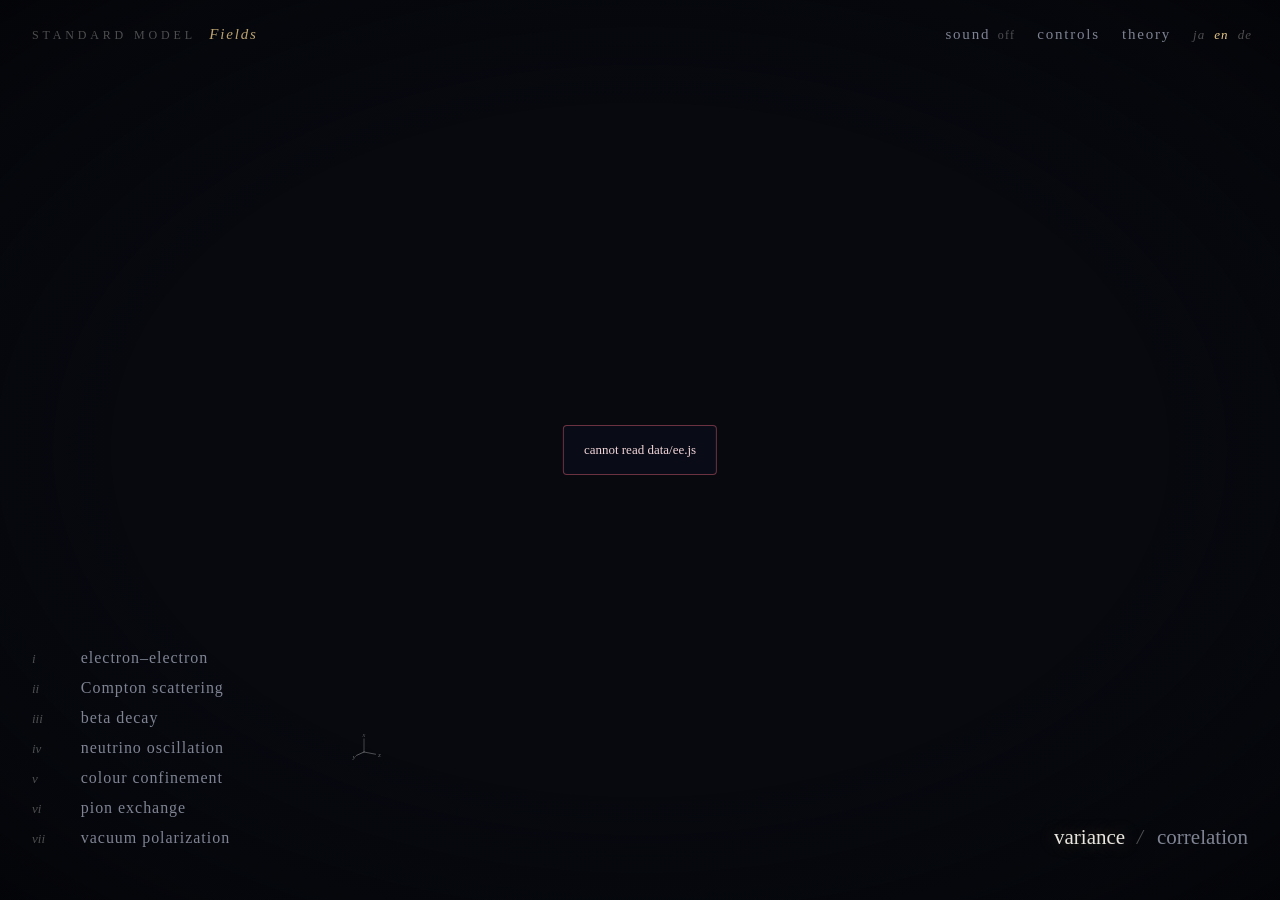
==== index.html @ 819f8613 "Standard Model Fields 0.2.0 Co-Authored-By: Claude Opus 5.5 <noreply@anthropic.com>" ====
<!doctype html>
<html lang="ja">
<head>
  <meta charset="utf-8">
  <meta name="viewport" content="width=device-width, initial-scale=1">
  <title>Standard Model Fields</title>
  <link rel="stylesheet" href="css/style.css">
</head>
<body class="art">
  <canvas id="view"></canvas>
  <div id="veil" class="veil"></div>

  <header id="brand" class="ui brand">
    <span class="mark">Standard Model</span><span class="mark it">Fields</span>
  </header>

  <nav id="corner" class="ui corner">
    <button id="sound" class="word"><span data-i18n="sound">音</span> <i id="soundState">—</i></button>
    <a id="toGuide" class="word" href="guide.html" data-i18n="guide">操作</a>
    <a id="toTheory" class="word" href="theory.html" data-i18n="theory">理論</a>
    <span id="langs" class="langs"><button data-lang="ja">ja</button><button data-lang="en">en</button><button data-lang="de">de</button></span>
  </nav>

  <nav id="topics" class="ui topics"></nav>
  <svg id="axes" class="ui axes" viewBox="-24 -24 48 48" role="button" aria-label="元の視点に戻す" data-i18n-label="reset"></svg>

  <div id="controls" class="ui controls">
    <div id="fields" class="fields"></div>
    <div id="mode" class="mode">
      <button data-mode="free" class="on" data-i18n="free">分散</button><span class="sep">/</span><button data-mode="cond" data-i18n="cond">相関</button>
    </div>
  </div>

  <div id="scrub" class="ui scrub"><div id="scrubFill" class="fill"></div><input id="time" type="range" min="0" max="1000" value="0" aria-label="時間" data-i18n-label="time"></div>

  <div id="loading" class="loading hidden"><span>…</span></div>
  <div id="error" class="error hidden"></div>

  <audio id="bgm" src="audio/drifting_prelude.ogg" loop preload="auto"></audio>

  <script src="js/volume.js"></script>
  <script src="js/app.js"></script>
</body>
</html>
---- css/style.css ----
:root {
  --bg: #07090f;
  --panel: rgba(12, 16, 28, 0.62);
  --line: rgba(190, 200, 225, 0.14);
  --text: #e9e6df;
  --dim: #7f8392;
  --faint: rgba(233, 230, 223, 0.32);
  --accent: #e8c98a;
  --glow: rgba(232, 201, 138, 0.35);
  --serif: "Shippori Mincho", "Noto Serif JP", "Noto Serif CJK JP", "Source Han Serif JP", "Yu Mincho", "YuMincho",
    "Hiragino Mincho ProN", "Hiragino Mincho Pro", "BIZ UDPMincho", "MS PMincho", serif;
  --latin: "Cormorant Garamond", "EB Garamond", "Garamond", "Baskerville", "Georgia", var(--serif);
}

* { box-sizing: border-box; }
html, body { margin: 0; height: 100%; background: var(--bg); color: var(--text); font-family: var(--serif); }
button { font: inherit; color: inherit; }

/* ------------------------------------------------------------------ 描写（index.html） */
body.art { overflow: hidden; background: var(--bg); }
#view { position: fixed; inset: 0; width: 100%; height: 100%; display: block; cursor: grab; transition: opacity 1.4s ease; }
#view:active { cursor: grabbing; }
#view.dim { opacity: 0; }
/* 箱の縁を見せないための周辺減光（表示だけ） */
.veil { position: fixed; inset: 0; pointer-events: none;
  background: radial-gradient(ellipse 75% 70% at 50% 50%, transparent 55%, rgba(4, 5, 9, 0.55) 85%, rgba(3, 4, 7, 0.9) 100%); }

.ui { position: fixed; z-index: 2; transition: opacity 1.6s ease; }
body.idle .ui { opacity: 0.16; }
body.idle .ui:hover { opacity: 1; }
body.idle { cursor: none; }

.brand { top: 26px; left: 32px; font-family: var(--latin); letter-spacing: 0.32em; text-transform: uppercase; font-size: 12px; color: var(--faint); }
.brand .it { margin-left: 0.9em; font-style: italic; text-transform: none; letter-spacing: 0.12em; font-size: 15px; color: var(--accent); opacity: 0.8; }

.corner { top: 22px; right: 28px; display: flex; gap: 22px; align-items: baseline; }
.word { background: none; border: 0; padding: 4px 0; cursor: pointer; font-size: 14px; letter-spacing: 0.3em; color: var(--dim); text-decoration: none;
  border-bottom: 1px solid transparent; transition: color 0.4s, border-color 0.4s; }
.word:hover { color: var(--text); border-bottom-color: var(--line); }
.word i { font-style: normal; font-family: var(--latin); letter-spacing: 0.1em; font-size: 12px; color: var(--faint); margin-left: 2px; }

/* 言語の切り替え（ja / en / de。いまの言語は金色）。描写のページは button、説明のページは a と span.on */
.langs { display: flex; gap: 9px; font-family: var(--latin); font-style: italic; }
.langs button, .langs a, .langs span { background: none; border: 0; padding: 4px 0; cursor: pointer; font-size: 13px; letter-spacing: 0.08em;
  color: var(--faint); text-decoration: none; transition: color 0.4s; }
.langs button:hover, .langs a:hover { color: var(--text); }
.langs .on { color: var(--accent); cursor: default; }

/* 欧文（英語・ドイツ語）: 欧文のセリフにし、字間を詰める */
html:not([lang="ja"]) body.art { font-family: var(--latin); }
html:not([lang="ja"]) .art .word { letter-spacing: 0.12em; font-size: 15px; }
html:not([lang="ja"]) .topics button .name { letter-spacing: 0.06em; font-size: 16px; }
html:not([lang="ja"]) .topics button.on .name { font-size: 20px; }
html:not([lang="ja"]) .field { letter-spacing: 0.05em; font-size: 15px; }
html:not([lang="ja"]) .mode { letter-spacing: 0.1em; font-size: 21px; }

.topics { left: 32px; bottom: 48px; display: flex; flex-direction: column; gap: 2px; }
.topics button { background: none; border: 0; text-align: left; cursor: pointer; padding: 5px 0; display: flex; align-items: baseline; gap: 14px;
  color: var(--dim); transition: color 0.6s; }
.topics button .num { font-family: var(--latin); font-style: italic; font-size: 13px; width: 1.6em; color: var(--faint); }
.topics button .name { font-size: 15px; letter-spacing: 0.22em; }
.topics button .line { display: inline-block; width: 0; height: 1px; background: var(--accent); align-self: center; transition: width 0.8s ease; }
.topics button:hover { color: var(--text); }
.topics button.on { color: var(--text); }
.topics button.on .num { color: var(--accent); }
.topics button.on .line { width: 36px; }
.topics button.on .name { font-size: 19px; }

.controls { right: 32px; bottom: 48px; display: flex; flex-direction: column; align-items: flex-end; gap: 18px; }
.fields { display: flex; flex-direction: column; align-items: flex-end; gap: 4px; }
.field { display: flex; align-items: center; gap: 12px; background: none; border: 0; cursor: pointer; padding: 3px 0; font-size: 14px; letter-spacing: 0.16em;
  color: var(--text); transition: opacity 0.5s; }
.field .dot { width: 7px; height: 7px; border-radius: 50%; background: var(--c); box-shadow: 0 0 12px var(--c); transition: all 0.5s; }
.field.off { opacity: 0.32; }
.field.off .dot { background: transparent; box-shadow: none; outline: 1px solid var(--c); }
.field.muted { opacity: 0.12; cursor: default; }
.field.mark { margin-top: 8px; }

.mode { display: flex; align-items: baseline; gap: 12px; font-size: 20px; letter-spacing: 0.3em; }
.mode button { background: none; border: 0; cursor: pointer; padding: 2px 0; color: var(--dim); transition: color 0.6s; }
.mode button.on { color: var(--text); text-shadow: 0 0 18px var(--glow); }
.mode button:hover { color: var(--text); }
.mode .sep { color: var(--faint); font-family: var(--latin); font-style: italic; }

/* 座標軸: 視点に合わせて回る白い細線。元の視点での計算の箱の左下に置く（位置は app.js）。押すと元の視点 */
.axes { left: 0; top: 0; width: 44px; height: 44px; cursor: pointer; opacity: 0.5; transition: opacity 0.5s; overflow: visible; }
.axes:hover { opacity: 0.95; }
.axes line { stroke: #fff; stroke-width: 0.8; stroke-linecap: round; }
.axes text { fill: #fff; font-family: var(--latin); font-style: italic; font-size: 7px; text-anchor: middle; dominant-baseline: central; }

/* 時間: 下の縁の細い線（ドラッグで動かせる） */
.scrub { left: 0; right: 0; bottom: 0; height: 18px; }
.scrub .fill { position: absolute; left: 0; bottom: 0; height: 1px; width: 0; background: linear-gradient(90deg, transparent, var(--accent)); opacity: 0.7; }
.scrub input { position: absolute; inset: 0; width: 100%; height: 100%; margin: 0; opacity: 0; cursor: ew-resize; }

.loading { position: fixed; inset: 0; display: flex; align-items: center; justify-content: center; color: var(--faint); font-family: var(--latin);
  font-size: 22px; letter-spacing: 0.5em; pointer-events: none; animation: breathe 2.4s ease-in-out infinite; }
@keyframes breathe { 50% { opacity: 0.2; } }
.hidden { display: none !important; }
.error { position: fixed; left: 50%; top: 50%; transform: translate(-50%, -50%); background: var(--panel); border: 1px solid rgba(255, 110, 130, 0.4);
  color: #f3d6da; padding: 16px 20px; border-radius: 4px; max-width: 480px; font-size: 13px; z-index: 5; }

@media (max-width: 760px) {
  .brand { left: 18px; top: 20px; font-size: 9px; letter-spacing: 0.22em; }
  .brand .it { font-size: 12px; }
  .corner { right: 18px; top: 14px; gap: 0 14px; flex-wrap: wrap; justify-content: flex-end; max-width: 210px; }
  .langs { flex-basis: 100%; justify-content: flex-end; }
  .topics { left: 18px; bottom: auto; top: 54px; }
  .topics button .name { font-size: 12px; }
  .topics button.on .name { font-size: 14px; }
  .controls { right: 18px; bottom: 34px; gap: 12px; }
  .field { font-size: 12px; }
  .mode { font-size: 17px; }
  html:not([lang="ja"]) .art .word { font-size: 12px; letter-spacing: 0.02em; }
  html:not([lang="ja"]) .corner { column-gap: 10px; }
  html:not([lang="ja"]) .topics button .name { font-size: 13px; }
  html:not([lang="ja"]) .topics button.on .name { font-size: 15px; }
  html:not([lang="ja"]) .field { font-size: 13px; }
  html:not([lang="ja"]) .mode { font-size: 17px; }
  .axes { width: 36px; height: 36px; }
}
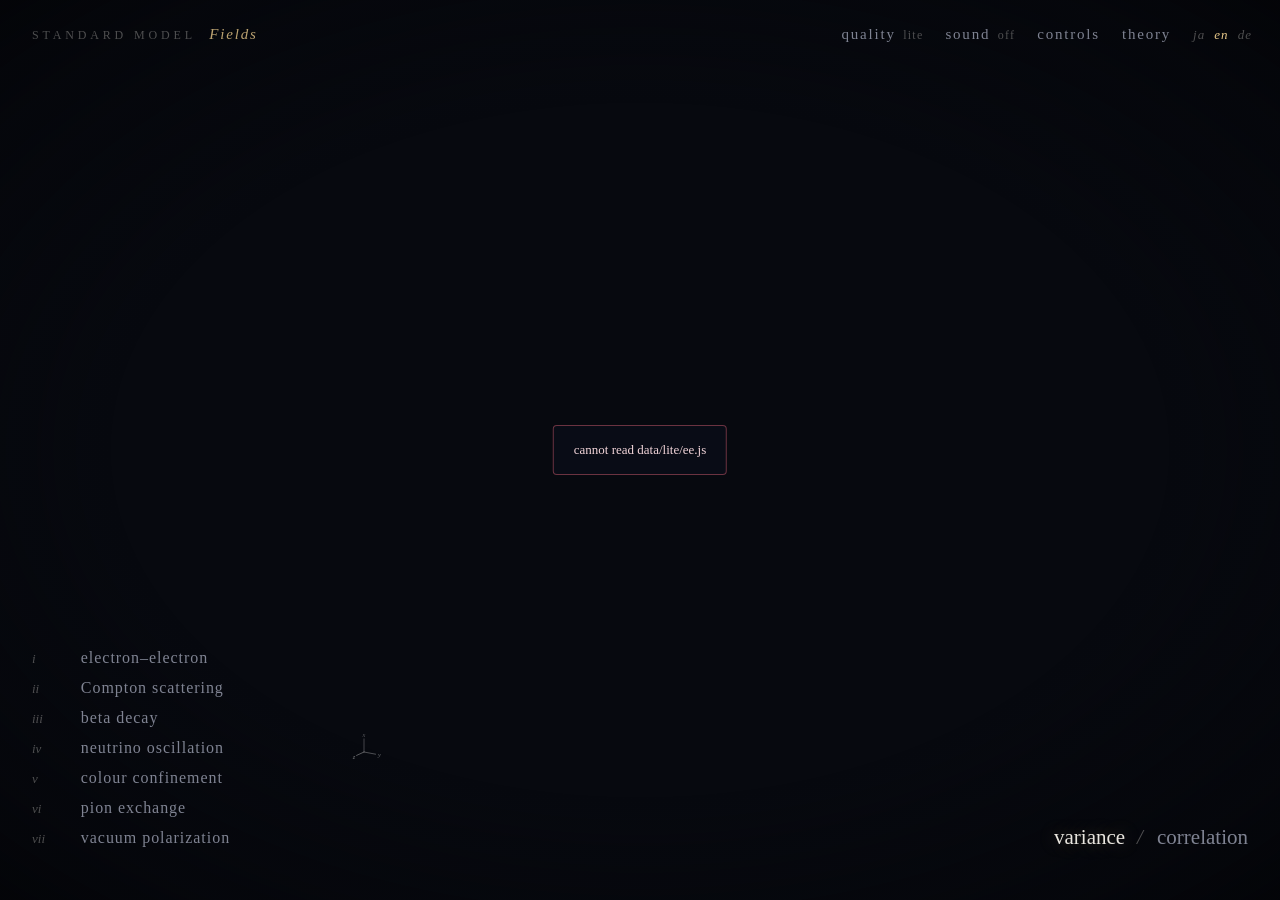
==== commit 1cc023ea: "Standard Model Fields 0.3.0: 画質の切り替え（高 / 軽） スマホ・ノート PC 向けの軽い版（粗い格子のデータ data/lite/ を少ない画素で描く）。選んでいなけれ" ====
--- a/index.html
+++ b/index.html
@@ -15,6 +15,7 @@
   </header>
 
   <nav id="corner" class="ui corner">
+    <button id="quality" class="word"><span data-i18n="quality">画質</span> <i id="qualityState">—</i></button>
     <button id="sound" class="word"><span data-i18n="sound">音</span> <i id="soundState">—</i></button>
     <a id="toGuide" class="word" href="guide.html" data-i18n="guide">操作</a>
     <a id="toTheory" class="word" href="theory.html" data-i18n="theory">理論</a>
--- a/css/style.css
+++ b/css/style.css
@@ -18,7 +18,7 @@
 
 /* ------------------------------------------------------------------ 描写（index.html） */
 body.art { overflow: hidden; background: var(--bg); }
-#view { position: fixed; inset: 0; width: 100%; height: 100%; display: block; cursor: grab; transition: opacity 1.4s ease; }
+#view { position: fixed; inset: 0; width: 100%; height: 100%; display: block; cursor: grab; transition: opacity 1.4s ease; touch-action: none; }
 #view:active { cursor: grabbing; }
 #view.dim { opacity: 0; }
 /* 箱の縁を見せないための周辺減光（表示だけ） */
@@ -103,8 +103,11 @@
 @media (max-width: 760px) {
   .brand { left: 18px; top: 20px; font-size: 9px; letter-spacing: 0.22em; }
   .brand .it { font-size: 12px; }
+  /* 1 行目に音・操作・理論、2 行目に画質と言語 */
   .corner { right: 18px; top: 14px; gap: 0 14px; flex-wrap: wrap; justify-content: flex-end; max-width: 210px; }
-  .langs { flex-basis: 100%; justify-content: flex-end; }
+  .corner::after { content: ""; order: 1; flex-basis: 100%; }
+  #quality { order: 2; }
+  .langs { order: 3; justify-content: flex-end; }
   .topics { left: 18px; bottom: auto; top: 54px; }
   .topics button .name { font-size: 12px; }
   .topics button.on .name { font-size: 14px; }
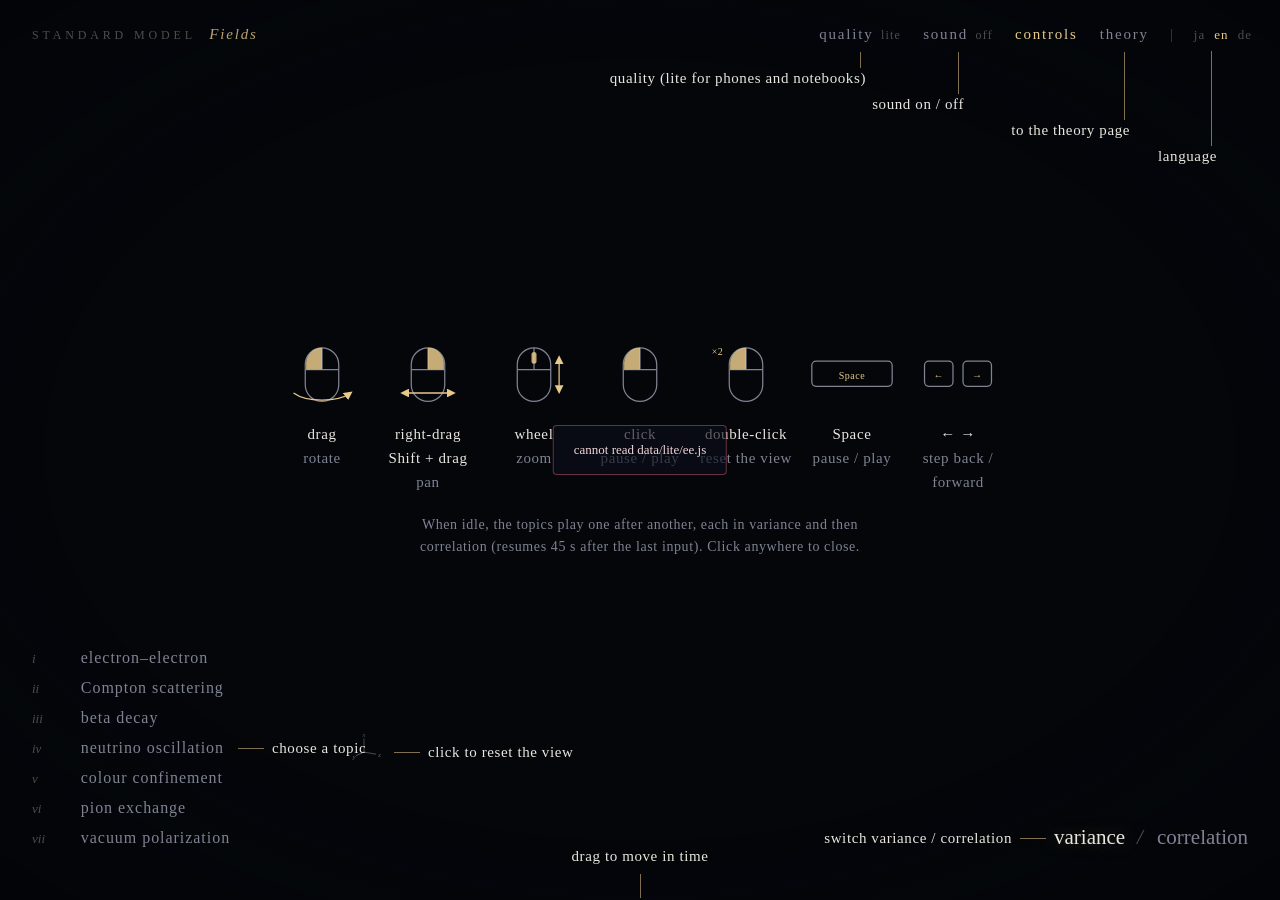
==== commit 2640256b: "Standard Model Fields 0.3.3: 操作の案内を画面の上に、ページの移り変わりをフェードで 操作方法のページをやめ、「操作」で映像の上に案内（マウス・キーの絵）を出す。最初の訪問" ====
--- a/index.html
+++ b/index.html
@@ -17,7 +17,7 @@
   <nav id="corner" class="ui corner">
     <button id="quality" class="word"><span data-i18n="quality">画質</span> <i id="qualityState">—</i></button>
     <button id="sound" class="word"><span data-i18n="sound">音</span> <i id="soundState">—</i></button>
-    <a id="toGuide" class="word" href="guide.html" data-i18n="guide">操作</a>
+    <button id="guide" class="word" data-i18n="guide">操作</button>
     <a id="toTheory" class="word" href="theory.html" data-i18n="theory">理論</a>
     <span id="langs" class="langs"><button data-lang="ja">ja</button><button data-lang="en">en</button><button data-lang="de">de</button></span>
   </nav>
@@ -34,11 +34,14 @@
 
   <div id="scrub" class="ui scrub"><div id="scrubFill" class="fill"></div><input id="time" type="range" min="0" max="1000" value="0" aria-label="時間" data-i18n-label="time"></div>
 
+  <div id="guideLayer" class="guide"></div>
+
   <div id="loading" class="loading hidden"><span>…</span></div>
   <div id="error" class="error hidden"></div>
 
   <audio id="bgm" src="audio/drifting_prelude.ogg" loop preload="auto"></audio>
 
+  <script src="js/fade.js"></script>
   <script src="js/volume.js"></script>
   <script src="js/app.js"></script>
 </body>
--- a/css/style.css
+++ b/css/style.css
@@ -16,7 +16,12 @@
 html, body { margin: 0; height: 100%; background: var(--bg); color: var(--text); font-family: var(--serif); }
 button { font: inherit; color: inherit; }
 
-/* ------------------------------------------------------------------ 描写（index.html） */
+/* ページの移り変わり（js/fade.js）: 開くと浮かび、ほかのページへ移る前に暗くなる */
+body { animation: page-in 0.9s ease backwards; transition: opacity 0.8s ease; }
+body.leaving { opacity: 0; }
+@keyframes page-in { from { opacity: 0; } }
+
+/* ------------------------------------------------------------------ 映像（index.html） */
 body.art { overflow: hidden; background: var(--bg); }
 #view { position: fixed; inset: 0; width: 100%; height: 100%; display: block; cursor: grab; transition: opacity 1.4s ease; touch-action: none; }
 #view:active { cursor: grabbing; }
@@ -26,8 +31,7 @@
   background: radial-gradient(ellipse 75% 70% at 50% 50%, transparent 55%, rgba(4, 5, 9, 0.55) 85%, rgba(3, 4, 7, 0.9) 100%); }
 
 .ui { position: fixed; z-index: 2; transition: opacity 1.6s ease; }
-body.idle .ui { opacity: 0.16; }
-body.idle .ui:hover { opacity: 1; }
+/* 目次・凡例・右上の語は常に同じ濃さで出す。マウスが止まるとカーソルだけ隠す */
 body.idle { cursor: none; }
 
 .brand { top: 26px; left: 32px; font-family: var(--latin); letter-spacing: 0.32em; text-transform: uppercase; font-size: 12px; color: var(--faint); }
@@ -39,8 +43,10 @@
 .word:hover { color: var(--text); border-bottom-color: var(--line); }
 .word i { font-style: normal; font-family: var(--latin); letter-spacing: 0.1em; font-size: 12px; color: var(--faint); margin-left: 2px; }
 
-/* 言語の切り替え（ja / en / de。いまの言語は金色）。描写のページは button、説明のページは a と span.on */
-.langs { display: flex; gap: 9px; font-family: var(--latin); font-style: italic; }
+/* 言語の切り替え（ja / en / de。いまの言語は金色）。映像のページは button、説明のページは a と span.on。
+   左のほかの道とは細い縦の線で分ける（線の左右の間を .corner の gap と同じ 22px に） */
+.langs { display: flex; gap: 9px; align-items: baseline; font-family: var(--latin); font-style: normal; }
+.langs::before { content: ""; align-self: center; width: 1px; height: 13px; margin-right: 13px; background: var(--faint); opacity: 0.6; }
 .langs button, .langs a, .langs span { background: none; border: 0; padding: 4px 0; cursor: pointer; font-size: 13px; letter-spacing: 0.08em;
   color: var(--faint); text-decoration: none; transition: color 0.4s; }
 .langs button:hover, .langs a:hover { color: var(--text); }
@@ -88,6 +94,33 @@
 .axes line { stroke: #fff; stroke-width: 0.8; stroke-linecap: round; }
 .axes text { fill: #fff; font-family: var(--latin); font-style: italic; font-size: 7px; text-anchor: middle; dominant-baseline: central; }
 
+/* 操作の案内（「操作」を押すと出す。js/app.js の GUIDE）: 画面を少し暗くし、部品の脇に細い線と短い文。どこかを押すと閉じる */
+.guide { position: fixed; inset: 0; z-index: 1; background: rgba(4, 5, 9, 0.62); opacity: 0; pointer-events: none; transition: opacity 0.5s ease; }
+body.guiding .guide { opacity: 1; pointer-events: auto; cursor: pointer; }
+body.guiding #guide { color: var(--accent); }
+/* 最初の案内を閉じた後、「操作」をしばらく灯し（hint）、ゆっくり消す（hintOut の間だけ遅い transition） */
+#guide.hint { color: var(--accent); text-shadow: 0 0 14px var(--glow); }
+#guide.hintOut { transition: color 2.6s ease, text-shadow 2.6s ease; }
+.guide .tip { position: absolute; white-space: nowrap; font-size: 13px; letter-spacing: 0.14em; color: var(--text); line-height: 1.6; }
+.guide .lead { position: absolute; background: var(--accent); opacity: 0.55; }
+.guide .tip.num { font-family: var(--latin); font-size: 11px; color: var(--accent); letter-spacing: 0; }
+.guide .keys { position: absolute; left: 50%; top: 50%; transform: translate(-50%, -50%); width: max-content; max-width: calc(100% - 64px);
+  display: flex; flex-direction: column; align-items: center; gap: 20px; font-size: 13px; letter-spacing: 0.12em; line-height: 1.6; }
+.guide .cards { display: flex; flex-wrap: wrap; justify-content: center; gap: 18px 6px; }
+.guide .card { width: 100px; display: flex; flex-direction: column; align-items: center; text-align: center; letter-spacing: 0.04em; word-break: keep-all; }
+.guide .card svg { width: 84px; height: 77px; margin-bottom: 4px; overflow: visible; fill: none; stroke: #7f8392; stroke-width: 1.5; }
+.guide .card svg .fill { fill: var(--accent); stroke: none; opacity: 0.85; }
+.guide .card svg .move { stroke: var(--accent); }
+.guide .card svg text { stroke: none; fill: var(--accent); font-family: Georgia, serif; font-size: 12px; text-anchor: middle; }
+.guide .card .k { color: var(--text); }
+.guide .card .v { color: var(--dim); }
+.guide .list { display: grid; grid-template-columns: auto auto; gap: 6px 22px; }
+.guide .list .k { text-align: right; color: var(--accent); }
+.guide .list .v { color: var(--text); }
+.guide .tour { text-align: center; color: var(--dim); font-size: 12.5px; max-width: 36em; }
+html:not([lang="ja"]) .guide .tip, html:not([lang="ja"]) .guide .keys { letter-spacing: 0.04em; font-size: 15px; }
+html:not([lang="ja"]) .guide .tour { font-size: 14px; }
+
 /* 時間: 下の縁の細い線（ドラッグで動かせる） */
 .scrub { left: 0; right: 0; bottom: 0; height: 18px; }
 .scrub .fill { position: absolute; left: 0; bottom: 0; height: 1px; width: 0; background: linear-gradient(90deg, transparent, var(--accent)); opacity: 0.7; }
@@ -121,4 +154,9 @@
   html:not([lang="ja"]) .field { font-size: 13px; }
   html:not([lang="ja"]) .mode { font-size: 17px; }
   .axes { width: 36px; height: 36px; }
+  .guide .tip { font-size: 11.5px; letter-spacing: 0.06em; white-space: normal; }
+  .guide .keys { font-size: 12px; gap: 14px; letter-spacing: 0.06em; max-width: calc(100% - 36px); }
+  .guide .card { width: 76px; }
+  .guide .card svg { width: 62px; height: 57px; }
+  html:not([lang="ja"]) .guide .tip, html:not([lang="ja"]) .guide .keys { font-size: 12.5px; }
 }
